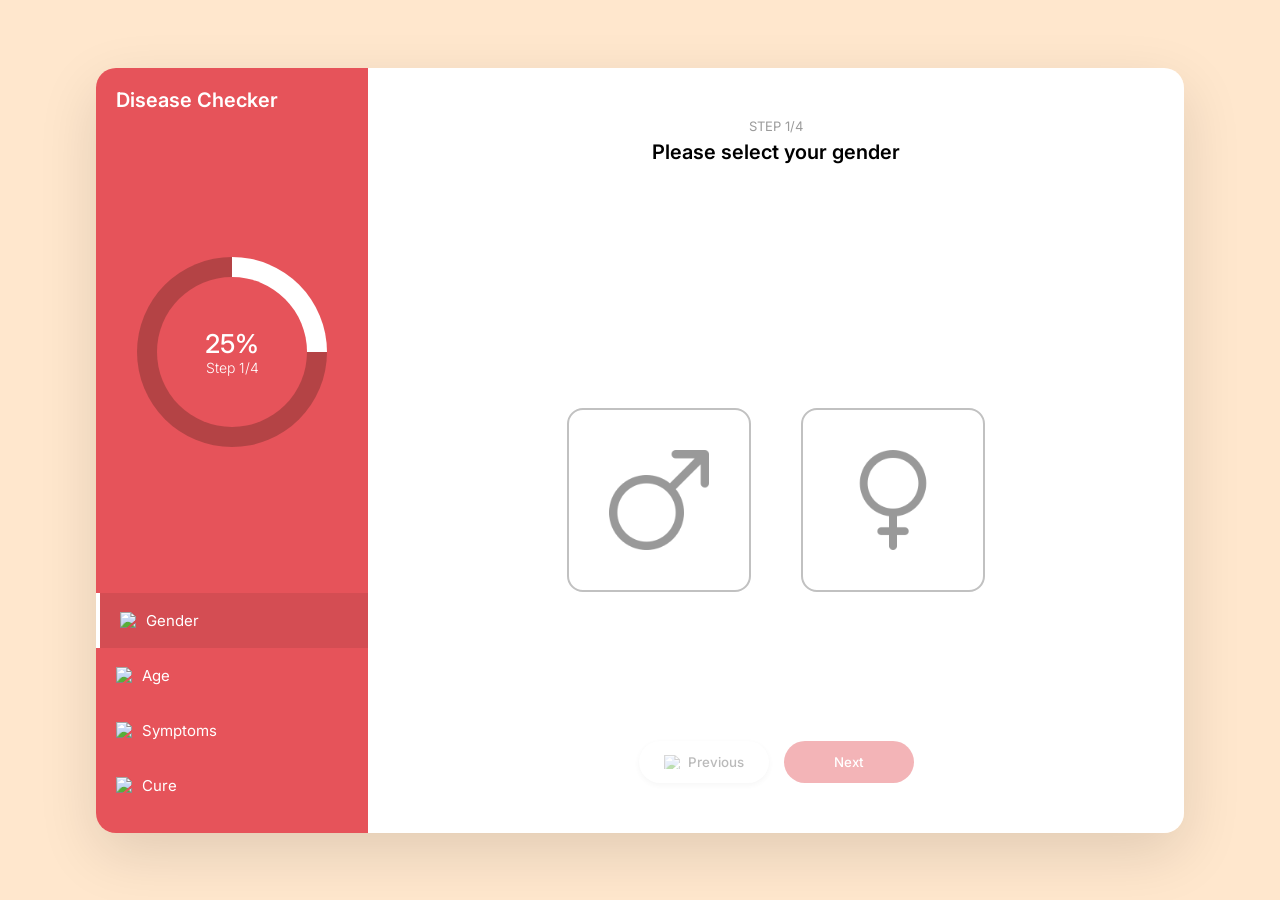
==== index.html @ b011c203 "ahh" ====
<!DOCTYPE html>
<html lang="en">
<head>
    <meta charset="utf-8">
    <meta name="viewport" content="width=device-width, initial-scale=1.0">
    <title>Disease Checker</title>
    <link rel="stylesheet" href="styles/index.css">
    <link rel="preconnect" href="https://fonts.googleapis.com">
    <link rel="preconnect" href="https://fonts.gstatic.com" crossorigin>
    <link href="https://fonts.googleapis.com/css2?family=Inter:wght@300;400;500;600;700&display=swap" rel="stylesheet">
    <script defer src="script/script.js"></script>
</head>
<body>
    <div class="main">

        <div class="left">
            <div class="web-title">Disease Checker</div>
            <div class="progress">
                <div class="circle">
                    <div class="circle1" id="progressPercent">25%</div>
                    <div class="circle2" id="progressStep">Step 1/4</div>
                </div>
            </div>
            <div class="tabs">
                <div class="gender active"><img class="icons" src="assets/gender.svg">Gender</div>
                <div class="age"><img class="icons" src="assets/age.svg">Age</div>
                <div class="symptoms"><img class="icons" src="assets/symptom.svg">Symptoms</div>
                <div class="cure"><img class="icons" src="assets/cure.svg">Cure</div>
            </div>
        </div>

        <div class="right">
            <div class="r1">
                <div class="step">STEP 1/4</div>
                <div class="text1">Please select your gender</div>
            </div>

            <div class="ruh">
                <button class="male">
                    <img class="male-icon" src="assets/male.png">
                </button>
                <button class="female">
                    <img class="female-icon" src="assets/female.png">
                </button>
            </div>

            <div class="r3">
                <button class="previous" disabled>
                    <img src="assets/left-arrow.svg" class="btn-icon">
                    Previous
                </button>
                <button class="next" disabled>
                    Next
                </button>
            </div>
        </div>

    </div>
</body>
</html>
---- styles/index.css ----
* {
    margin: 0;
    padding: 0;
    box-sizing: border-box;
    font-family: 'Inter', sans-serif;
}

body {
    height: 100vh;
    width: 100vw;
    display: flex;
    justify-content: center;
    align-items: center;
    background-color: #ffe7cd;
}

.main {
    height: 85%;
    width: 85%;
    display: flex;
    border-radius: 20px;
    box-shadow: 0 20px 60px rgba(0, 0, 0, 0.12);
}

.left {
    height: 100%;
    width: 25%;
    background-color: #e6535a;
    border-radius: 20px 0 0 20px;
    display: flex;
    flex-direction: column;
    justify-content: space-between;
    align-items: center;
    padding: 20px 0;
}

.web-title {
    width: 100%;
    padding-left: 20px;
    color: #ffffff;
    font-size: 20px;
    font-weight: 600;
}

.progress {
    height: 40%;
    width: 100%;
    display: flex;
    justify-content: center;
    align-items: center;
}

.circle {
    height: 190px;
    width: 190px;
    border-radius: 50%;
    display: flex;
    flex-direction: column;
    justify-content: center;
    align-items: center;
    position: relative;
    background: conic-gradient(#ffffff 0deg 90deg, #b44345 90deg 360deg);
}

.circle::before {
    content: "";
    position: absolute;
    height: 150px;
    width: 150px;
    background: #e6535a;
    border-radius: 50%;
    z-index: 1;
}

.circle1,
.circle2 {
    position: relative;
    z-index: 2;
    color: #ffffff;
}

.circle1 {
    font-size: 26px;
    font-weight: 500;
}

.circle2 {
    font-size: 14px;
    font-weight: 300;
}

.tabs {
    width: 100%;
}

.tabs div {
    width: 100%;
    height: 55px;
    padding-left: 20px;
    display: flex;
    align-items: center;
    gap: 10px;
    color: #ffffff;
    font-size: 15px;
    cursor: pointer;
    transition: all 0.2s ease;
}

.tabs div:hover {
    background: rgba(255, 255, 255, 0.1);
}

.tabs div.active {
    border-left: 4px solid #ffffff;
    background: rgba(0, 0, 0, 0.08);
}

.icons {
    height: 16px;
}

.right {
    height: 100%;
    width: 75%;
    background-color: #ffffff;
    border-radius: 0 20px 20px 0;
    display: flex;
    flex-direction: column;
    align-items: center;
    padding: 50px 0;
}

.r1 {
    text-align: center;
    margin-bottom: 30px;
}

.step {
    color: #9b9b9b;
    font-size: 13px;
    margin-bottom: 6px;
}

.text1 {
    font-weight: 600;
    font-size: 20px;
}

.ruh {
    display: flex;
    justify-content: center;
    align-items: center;
    gap: 50px;
    padding-top: 8%;
    flex: 1;
}

.male,
.female {
    cursor: pointer;
    padding: 40px;
    background: none;
    border: 2px solid #c1c1c1;
    border-radius: 16px;
    transition: all 0.2s ease;
    display: flex;
    justify-content: center;
    align-items: center;
}

.male-icon,
.female-icon {
    width: 100px;
    height: 100px;
    object-fit: contain;
    filter: brightness(0) saturate(100%) invert(60%);
}

.male:hover,
.female:hover {
    border-color: #e6535a;
    transform: scale(1.04);
}

.male.selected,
.female.selected {
    border-color: #e6535a;
    background: rgba(230, 83, 90, 0.05);
    transform: scale(1.06);
}

.male.selected .male-icon,
.female.selected .female-icon {
    filter: brightness(0) saturate(100%) invert(38%) sepia(80%) saturate(1359%) hue-rotate(328deg) brightness(94%) contrast(80%);
}

.r3 {
    margin-top: auto;
    display: flex;
    gap: 15px;
}

.previous,
.next {
    width: 130px;
    height: 42px;
    border-radius: 25px;
    border: none;
    cursor: pointer;
    display: flex;
    align-items: center;
    justify-content: center;
    gap: 8px;
    font-weight: 500;
    transition: all 0.25s ease;
}

.previous {
    background: #ffffff;
    color: #555;
    box-shadow: 0 2px 6px rgba(0, 0, 0, 0.1);
}

.previous:hover:not(:disabled) {
    background: #f2f2f2;
    transform: translateY(-2px);
}

.previous:disabled {
    opacity: 0.4;
    cursor: not-allowed;
}

.next {
    background: #e6535a;
    color: #ffffff;
    box-shadow: 0 4px 10px rgba(230, 83, 90, 0.3);
}

.next:hover:not(:disabled) {
    background: #d94349;
    transform: translateY(-2px);
}

.next:active:not(:disabled) {
    transform: scale(0.95);
}

.next:disabled {
    background: #f3b4b7;
    cursor: not-allowed;
    box-shadow: none;
}

.btn-icon {
    height: 14px;
}
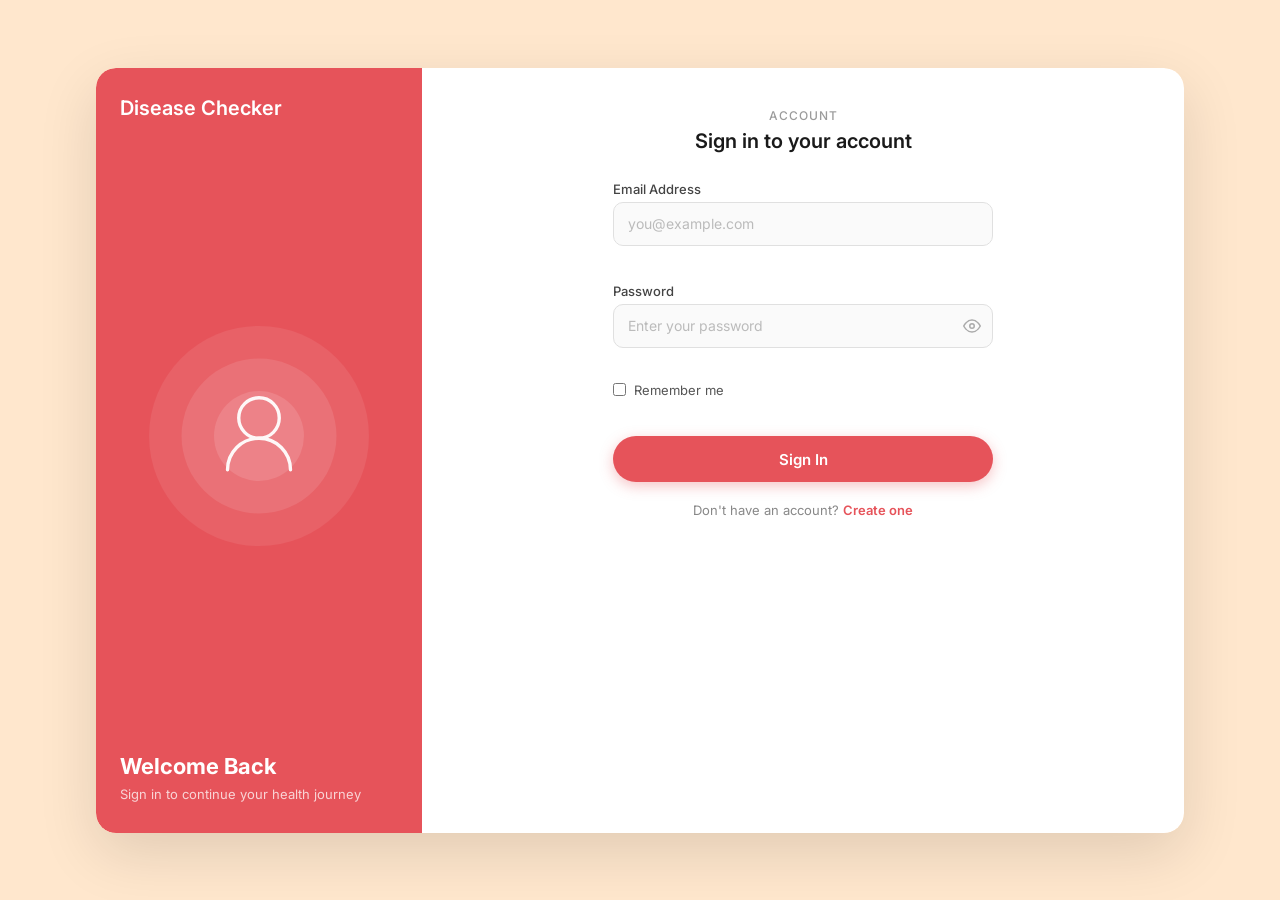
==== commit fe253bee: "onto something" ====
--- a/index.html
+++ b/index.html
@@ -8,13 +8,23 @@
     <link rel="preconnect" href="https://fonts.googleapis.com">
     <link rel="preconnect" href="https://fonts.gstatic.com" crossorigin>
     <link href="https://fonts.googleapis.com/css2?family=Inter:wght@300;400;500;600;700&display=swap" rel="stylesheet">
+    <script>
+        (function() {
+            try {
+                var user = JSON.parse(localStorage.getItem("dc_current_user"));
+                if (!user) { window.location.replace("login.html"); }
+            } catch(e) { window.location.replace("login.html"); }
+        })();
+    </script>
     <script defer src="script/script.js"></script>
+    <script defer src="script/auth.js"></script>
 </head>
 <body>
     <div class="main">
 
         <div class="left">
             <div class="web-title">Disease Checker</div>
+            <div id="userGreeting" style="padding-left:20px;color:rgba(255,255,255,0.75);font-size:16px;margin-top:.5px;"></div>
             <div class="progress">
                 <div class="circle">
                     <div class="circle1" id="progressPercent">25%</div>
@@ -26,6 +36,10 @@
                 <div class="age"><img class="icons" src="assets/age.svg">Age</div>
                 <div class="symptoms"><img class="icons" src="assets/symptom.svg">Symptoms</div>
                 <div class="cure"><img class="icons" src="assets/cure.svg">Cure</div>
+                <div style="width:100%;height:55px;padding-left:20px;display:flex;align-items:center;gap:10px;color:rgba(255,255,255,0.7);font-size:14px;cursor:pointer;margin-top:auto;" onclick="logout()">
+                    <svg style="width:16px;height:16px;" viewBox="0 0 24 24" fill="none" stroke="currentColor" stroke-width="2" stroke-linecap="round"><path d="M9 21H5a2 2 0 0 1-2-2V5a2 2 0 0 1 2-2h4"/><polyline points="16,17 21,12 16,7"/><line x1="21" y1="12" x2="9" y2="12"/></svg>
+                    Logout
+                </div>
             </div>
         </div>
 
--- a/styles/index.css
+++ b/styles/index.css
@@ -1,257 +1,257 @@
-* {
-    margin: 0;
-    padding: 0;
-    box-sizing: border-box;
-    font-family: 'Inter', sans-serif;
-}
-
-body {
-    height: 100vh;
-    width: 100vw;
-    display: flex;
-    justify-content: center;
-    align-items: center;
-    background-color: #ffe7cd;
-}
-
-.main {
-    height: 85%;
-    width: 85%;
-    display: flex;
-    border-radius: 20px;
-    box-shadow: 0 20px 60px rgba(0, 0, 0, 0.12);
-}
-
-.left {
-    height: 100%;
-    width: 25%;
-    background-color: #e6535a;
-    border-radius: 20px 0 0 20px;
-    display: flex;
-    flex-direction: column;
-    justify-content: space-between;
-    align-items: center;
-    padding: 20px 0;
-}
-
-.web-title {
-    width: 100%;
-    padding-left: 20px;
-    color: #ffffff;
-    font-size: 20px;
-    font-weight: 600;
-}
-
-.progress {
-    height: 40%;
-    width: 100%;
-    display: flex;
-    justify-content: center;
-    align-items: center;
-}
-
-.circle {
-    height: 190px;
-    width: 190px;
-    border-radius: 50%;
-    display: flex;
-    flex-direction: column;
-    justify-content: center;
-    align-items: center;
-    position: relative;
-    background: conic-gradient(#ffffff 0deg 90deg, #b44345 90deg 360deg);
-}
-
-.circle::before {
-    content: "";
-    position: absolute;
-    height: 150px;
-    width: 150px;
-    background: #e6535a;
-    border-radius: 50%;
-    z-index: 1;
-}
-
-.circle1,
-.circle2 {
-    position: relative;
-    z-index: 2;
-    color: #ffffff;
-}
-
-.circle1 {
-    font-size: 26px;
-    font-weight: 500;
-}
-
-.circle2 {
-    font-size: 14px;
-    font-weight: 300;
-}
-
-.tabs {
-    width: 100%;
-}
-
-.tabs div {
-    width: 100%;
-    height: 55px;
-    padding-left: 20px;
-    display: flex;
-    align-items: center;
-    gap: 10px;
-    color: #ffffff;
-    font-size: 15px;
-    cursor: pointer;
-    transition: all 0.2s ease;
-}
-
-.tabs div:hover {
-    background: rgba(255, 255, 255, 0.1);
-}
-
-.tabs div.active {
-    border-left: 4px solid #ffffff;
-    background: rgba(0, 0, 0, 0.08);
-}
-
-.icons {
-    height: 16px;
-}
-
-.right {
-    height: 100%;
-    width: 75%;
-    background-color: #ffffff;
-    border-radius: 0 20px 20px 0;
-    display: flex;
-    flex-direction: column;
-    align-items: center;
-    padding: 50px 0;
-}
-
-.r1 {
-    text-align: center;
-    margin-bottom: 30px;
-}
-
-.step {
-    color: #9b9b9b;
-    font-size: 13px;
-    margin-bottom: 6px;
-}
-
-.text1 {
-    font-weight: 600;
-    font-size: 20px;
-}
-
-.ruh {
-    display: flex;
-    justify-content: center;
-    align-items: center;
-    gap: 50px;
-    padding-top: 8%;
-    flex: 1;
-}
-
-.male,
-.female {
-    cursor: pointer;
-    padding: 40px;
-    background: none;
-    border: 2px solid #c1c1c1;
-    border-radius: 16px;
-    transition: all 0.2s ease;
-    display: flex;
-    justify-content: center;
-    align-items: center;
-}
-
-.male-icon,
-.female-icon {
-    width: 100px;
-    height: 100px;
-    object-fit: contain;
-    filter: brightness(0) saturate(100%) invert(60%);
-}
-
-.male:hover,
-.female:hover {
-    border-color: #e6535a;
-    transform: scale(1.04);
-}
-
-.male.selected,
-.female.selected {
-    border-color: #e6535a;
-    background: rgba(230, 83, 90, 0.05);
-    transform: scale(1.06);
-}
-
-.male.selected .male-icon,
-.female.selected .female-icon {
-    filter: brightness(0) saturate(100%) invert(38%) sepia(80%) saturate(1359%) hue-rotate(328deg) brightness(94%) contrast(80%);
-}
-
-.r3 {
-    margin-top: auto;
-    display: flex;
-    gap: 15px;
-}
-
-.previous,
-.next {
-    width: 130px;
-    height: 42px;
-    border-radius: 25px;
-    border: none;
-    cursor: pointer;
-    display: flex;
-    align-items: center;
-    justify-content: center;
-    gap: 8px;
-    font-weight: 500;
-    transition: all 0.25s ease;
-}
-
-.previous {
-    background: #ffffff;
-    color: #555;
-    box-shadow: 0 2px 6px rgba(0, 0, 0, 0.1);
-}
-
-.previous:hover:not(:disabled) {
-    background: #f2f2f2;
-    transform: translateY(-2px);
-}
-
-.previous:disabled {
-    opacity: 0.4;
-    cursor: not-allowed;
-}
-
-.next {
-    background: #e6535a;
-    color: #ffffff;
-    box-shadow: 0 4px 10px rgba(230, 83, 90, 0.3);
-}
-
-.next:hover:not(:disabled) {
-    background: #d94349;
-    transform: translateY(-2px);
-}
-
-.next:active:not(:disabled) {
-    transform: scale(0.95);
-}
-
-.next:disabled {
-    background: #f3b4b7;
-    cursor: not-allowed;
-    box-shadow: none;
-}
-
-.btn-icon {
-    height: 14px;
+* {
+    margin: 0;
+    padding: 0;
+    box-sizing: border-box;
+    font-family: 'Inter', sans-serif;
+}
+
+body {
+    height: 100vh;
+    width: 100vw;
+    display: flex;
+    justify-content: center;
+    align-items: center;
+    background-color: #ffe7cd;
+}
+
+.main {
+    height: 85%;
+    width: 85%;
+    display: flex;
+    border-radius: 20px;
+    box-shadow: 0 20px 60px rgba(0, 0, 0, 0.12);
+}
+
+.left {
+    height: 100%;
+    width: 25%;
+    background-color: #e6535a;
+    border-radius: 20px 0 0 20px;
+    display: flex;
+    flex-direction: column;
+    justify-content: space-between;
+    align-items: center;
+    padding: 20px 0;
+}
+
+.web-title {
+    width: 100%;
+    padding-left: 20px;
+    color: #ffffff;
+    font-size: 20px;
+    font-weight: 600;
+}
+
+.progress {
+    height: 40%;
+    width: 100%;
+    display: flex;
+    justify-content: center;
+    align-items: center;
+}
+
+.circle {
+    height: 190px;
+    width: 190px;
+    border-radius: 50%;
+    display: flex;
+    flex-direction: column;
+    justify-content: center;
+    align-items: center;
+    position: relative;
+    background: conic-gradient(#ffffff 0deg 90deg, #b44345 90deg 360deg);
+}
+
+.circle::before {
+    content: "";
+    position: absolute;
+    height: 150px;
+    width: 150px;
+    background: #e6535a;
+    border-radius: 50%;
+    z-index: 1;
+}
+
+.circle1,
+.circle2 {
+    position: relative;
+    z-index: 2;
+    color: #ffffff;
+}
+
+.circle1 {
+    font-size: 26px;
+    font-weight: 500;
+}
+
+.circle2 {
+    font-size: 14px;
+    font-weight: 300;
+}
+
+.tabs {
+    width: 100%;
+}
+
+.tabs div {
+    width: 100%;
+    height: 55px;
+    padding-left: 20px;
+    display: flex;
+    align-items: center;
+    gap: 10px;
+    color: #ffffff;
+    font-size: 15px;
+    cursor: pointer;
+    transition: all 0.2s ease;
+}
+
+.tabs div:hover {
+    background: rgba(255, 255, 255, 0.1);
+}
+
+.tabs div.active {
+    border-left: 4px solid #ffffff;
+    background: rgba(0, 0, 0, 0.08);
+}
+
+.icons {
+    height: 16px;
+}
+
+.right {
+    height: 100%;
+    width: 75%;
+    background-color: #ffffff;
+    border-radius: 0 20px 20px 0;
+    display: flex;
+    flex-direction: column;
+    align-items: center;
+    padding: 50px 0;
+}
+
+.r1 {
+    text-align: center;
+    margin-bottom: 30px;
+}
+
+.step {
+    color: #9b9b9b;
+    font-size: 13px;
+    margin-bottom: 6px;
+}
+
+.text1 {
+    font-weight: 600;
+    font-size: 20px;
+}
+
+.ruh {
+    display: flex;
+    justify-content: center;
+    align-items: center;
+    gap: 50px;
+    padding-top: 8%;
+    flex: 1;
+}
+
+.male,
+.female {
+    cursor: pointer;
+    padding: 40px;
+    background: none;
+    border: 2px solid #c1c1c1;
+    border-radius: 16px;
+    transition: all 0.2s ease;
+    display: flex;
+    justify-content: center;
+    align-items: center;
+}
+
+.male-icon,
+.female-icon {
+    width: 100px;
+    height: 100px;
+    object-fit: contain;
+    filter: brightness(0) saturate(100%) invert(60%);
+}
+
+.male:hover,
+.female:hover {
+    border-color: #e6535a;
+    transform: scale(1.04);
+}
+
+.male.selected,
+.female.selected {
+    border-color: #e6535a;
+    background: rgba(230, 83, 90, 0.05);
+    transform: scale(1.06);
+}
+
+.male.selected .male-icon,
+.female.selected .female-icon {
+    filter: brightness(0) saturate(100%) invert(38%) sepia(80%) saturate(1359%) hue-rotate(328deg) brightness(94%) contrast(80%);
+}
+
+.r3 {
+    margin-top: auto;
+    display: flex;
+    gap: 15px;
+}
+
+.previous,
+.next {
+    width: 130px;
+    height: 42px;
+    border-radius: 25px;
+    border: none;
+    cursor: pointer;
+    display: flex;
+    align-items: center;
+    justify-content: center;
+    gap: 8px;
+    font-weight: 500;
+    transition: all 0.25s ease;
+}
+
+.previous {
+    background: #ffffff;
+    color: #555;
+    box-shadow: 0 2px 6px rgba(0, 0, 0, 0.1);
+}
+
+.previous:hover:not(:disabled) {
+    background: #f2f2f2;
+    transform: translateY(-2px);
+}
+
+.previous:disabled {
+    opacity: 0.4;
+    cursor: not-allowed;
+}
+
+.next {
+    background: #e6535a;
+    color: #ffffff;
+    box-shadow: 0 4px 10px rgba(230, 83, 90, 0.3);
+}
+
+.next:hover:not(:disabled) {
+    background: #d94349;
+    transform: translateY(-2px);
+}
+
+.next:active:not(:disabled) {
+    transform: scale(0.95);
+}
+
+.next:disabled {
+    background: #f3b4b7;
+    cursor: not-allowed;
+    box-shadow: none;
+}
+
+.btn-icon {
+    height: 14px;
 }
